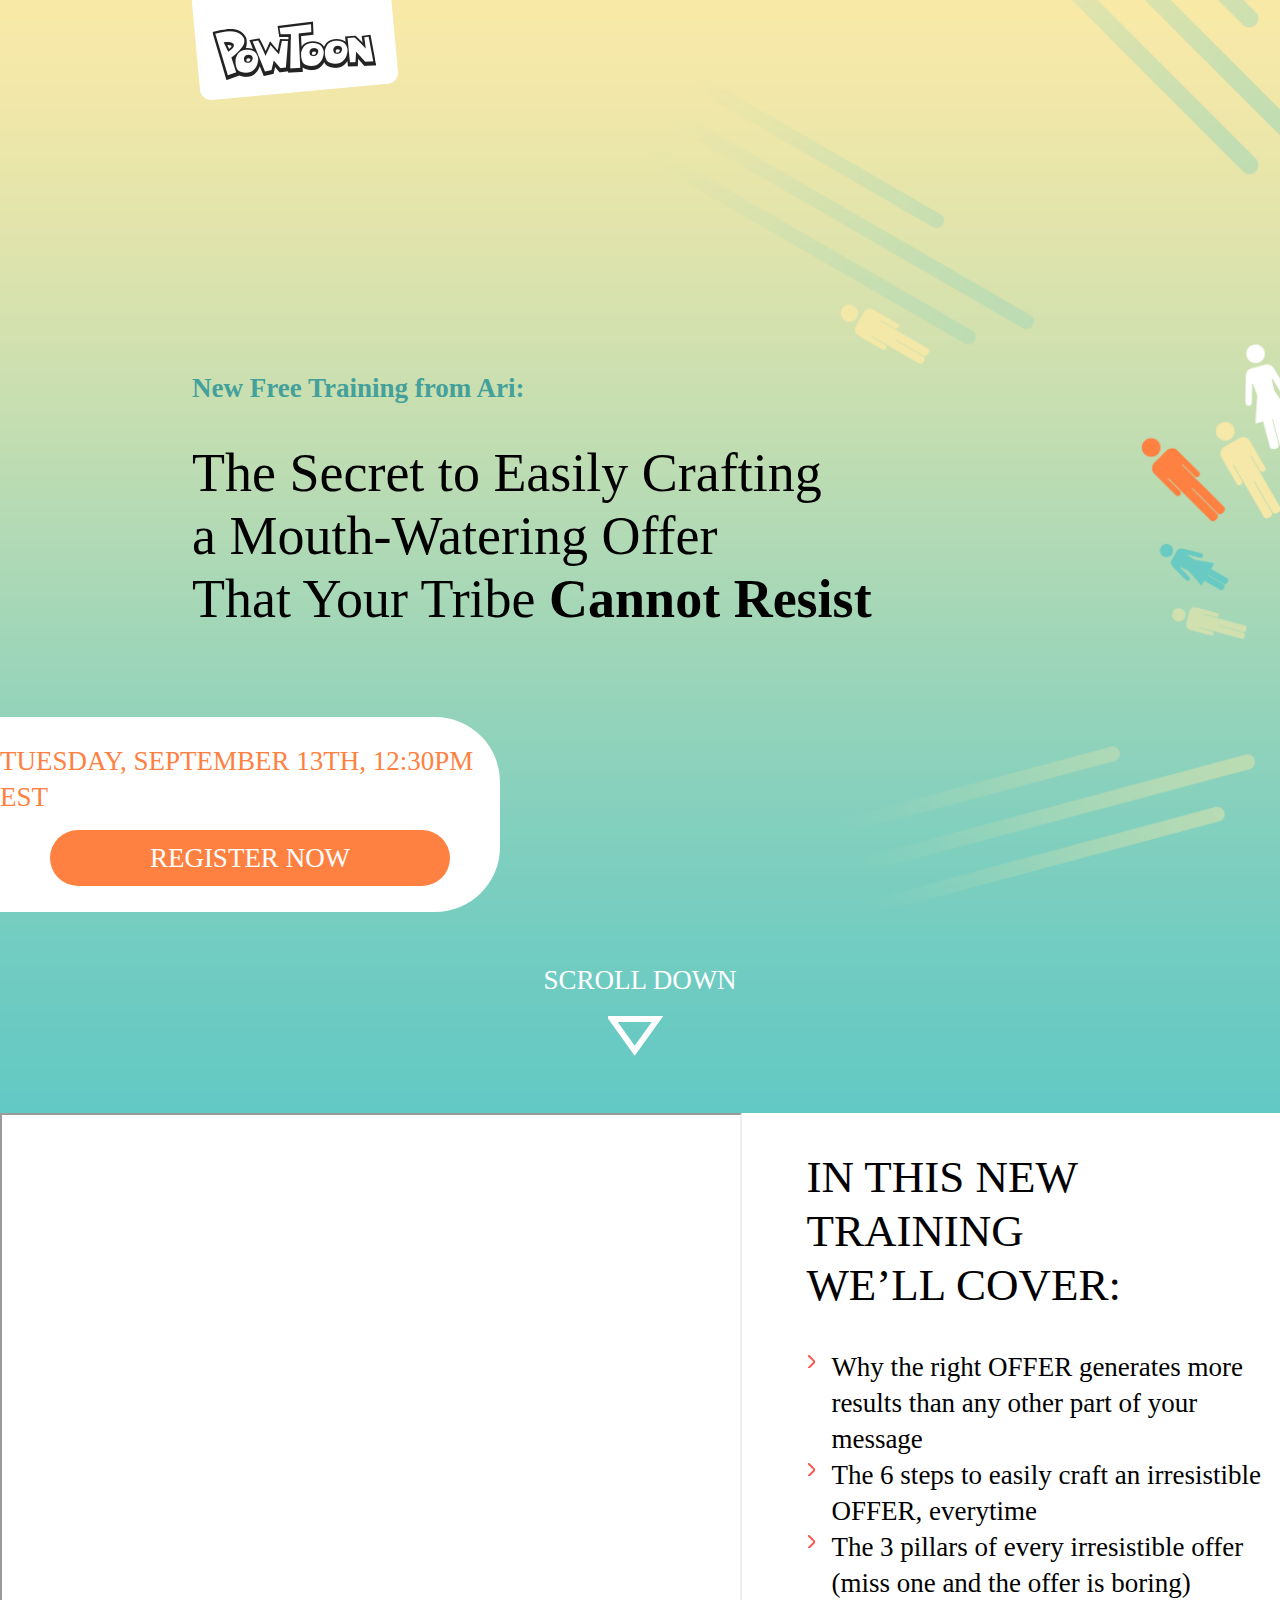
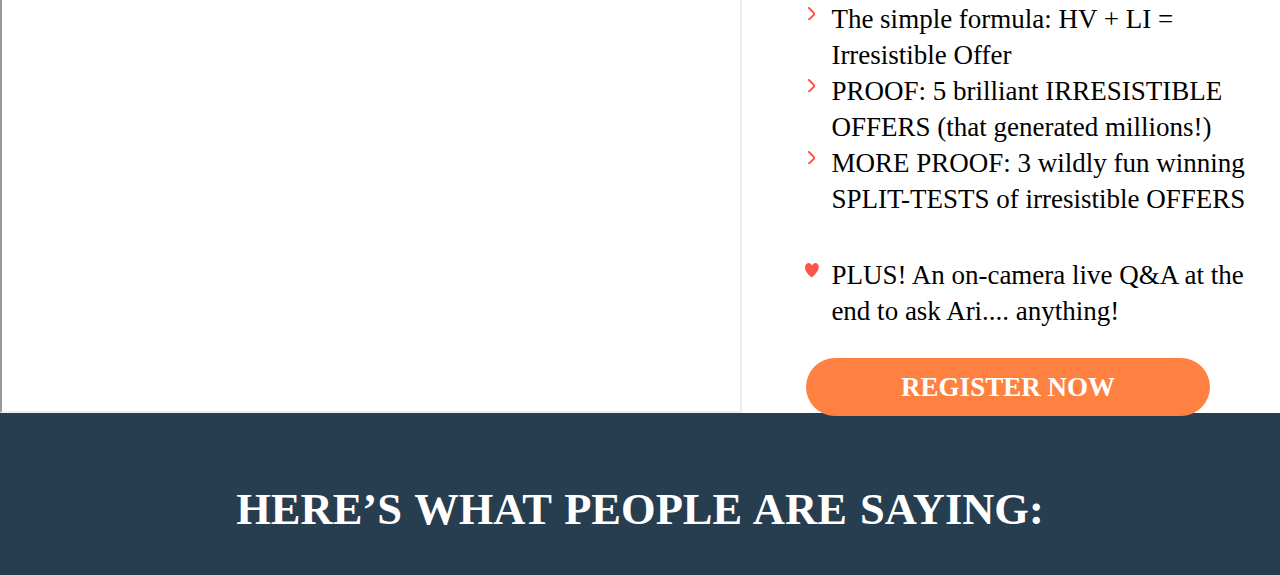
==== index.html @ 791e929f "test" ====
<!DOCTYPE html>
<html lang="en">
<head>
  <meta charset="UTF-8">
  <meta name="viewport" content="width=device-width, initial-scale=1.0">
  <meta http-equiv="X-UA-Compatible" content="ie=edge">
  <link rel="stylesheet" href="css/normalize.css">
  <link rel="stylesheet" href="css/scaffolding.css">
  <link rel="stylesheet" href="css/style.css">
  <title>Powtoon</title>
</head>
<body>
  <header class="page-header">
    <div class="header-nav">
      <img src="img/logo.png" alt="Logo" class="header-img">
      <span class="title">New Free Training from Ari:</span>
      <h1>The Secret to Easily Crafting <br> a Mouth-Watering Offer <br> That Your Tribe <span>Cannot Resist</span></h1>
    </div>
    <div class="header-register">
      <span>Tuesday, September 13th, 12:30pm EST</span>
      <a class="register-btn" >Register Now</a>
    </div>
        <a class="scroll-down">
          <div>Scroll down</div>
          <img src="img/scroll.svg" alt="scroll">
        </a>
  </header>
  <main class="page-main">
    <div class="main-video">
      <iframe width="100%" height="100%" src="https://www.youtube.com/embed/tgbNymZ7vqY?controls=0">
      </iframe>
    </div>
    <div class="main-training">
      <h2>In this new training <br>
          we’ll cover:</h2>
      <ul>
        <li class="training-items">Why the right OFFER generates more results than any other part of your message</li>
        <li class="training-items">The 6 steps to easily craft an irresistible OFFER, everytime</li>
        <li class="training-items">The 3 pillars of every irresistible offer (miss one and the offer is boring)</li>
        <li class="training-items">The simple formula: HV + LI = Irresistible Offer          </li>
        <li class="training-items">PROOF: 5 brilliant IRRESISTIBLE OFFERS (that generated millions!)</li>
        <li class="training-items">MORE PROOF: 3 wildly fun winning SPLIT-TESTS of irresistible OFFERS</li>
        <li class="training-items-heard">PLUS! An on-camera live Q&A at the end to ask Ari.... anything!</li>
        <li>
          <a class="register-btn training-btn" >Register Now</a>
        </li>
      </ul>
    </div>
  </main>
  <footer class="main-footer">
    <h2>Here’s what people are saying:</h2>
  </footer>
</body>
</html>
---- css/scaffolding.css ----
html,
body {
       -webkit-box-sizing: border-box;
      box-sizing: border-box;
    margin: 0;
    padding: 0;
}
*,
*:before,
*:after {
    -webkit-box-sizing: inherit;
            box-sizing: inherit;
}
body {
  min-width: 320px;
  max-width: 1920px;
  margin: 0 auto;
  padding: 0;
  font-size: 3vh;
  line-height: 4vh;
  font-family: MullerRegular;
  color: #000000;
  font-style: normal;
  font-weight: 500;
  background-color: #fff;
}

img {
  max-width: 100%;
  height: auto;
}

a { 
  text-decoration: none; 
  color: #000000;
}

.visually-hidden:not(:focus):not(:active),
input[type='checkbox'].visually-hidden,
input[type='radio'].visually-hidden {
    position: absolute;

    overflow: hidden;
    clip: rect(0 0 0 0);

    width: 1px;
    height: 1px;
    margin: -1px;
    padding: 0;

    white-space: nowrap;

    border: 0;

    clip-path: inset(100%);
}
---- css/style.css ----
.page-header {
  margin: 0 auto;
  width: 100%;
  height: 100%;
  background-image: url(../img/bg-header.png);
  background-repeat: no-repeat;
  background-size: cover;
}
.header-nav {
  width: 100%;
  display: flex;
  flex-direction: column;
  padding-left: 15%;
  padding-right: 15%;
}

.header-nav h1 {
  line-height: 7vh;
  font-weight: normal;
}

.header-nav .title {
  color: #44a09b;
  font-weight: bold;
}
.header-nav h1 span {
  font-weight: bold;
}

.header-nav .header-img {
  width: 206px;
  height: 125px;
  margin-top: -25px;
  margin-bottom: 10em;
}

.header-register {
  display: flex;
  flex-direction: column;
  width: 500px;
  border-radius: 0 65px 65px 0;
  background-color: #fff;
  align-items: center;
  padding: 2% 0;
  margin-top: 50px;
  text-transform: uppercase;
}
.header-register span {
  color: #ff8141;
}
.register-btn {
  color: #fff;
  background-color: #ff8141;
  padding: 2% 20%;
  border-radius: 33px;
  margin-top: 15px;
}

.register-btn:hover {
  transition: all 0.5s ease 0s;
 color: #000;
 background-color: yellow;
}
.register-btn:active,
.register-btn:focus {
  transition: all 0.5s ease 0s;
  color: greenyellow;
  background-color: rgba(68, 160, 155, 4);;
}

.scroll-down {
  display: flex;
  flex-direction: column;
  padding-top: 50px;
  padding-bottom: 50px;
  align-items: center;
  color: #fff;
  text-transform: uppercase;
}
.scroll-down:hover {
  transition: all 0.5s ease 0s;
 color: #000;
}
.scroll-down div {
  margin-bottom: 2vh;
}

/* Main */

.page-main {
  display: flex;
  width: 100%;
}

.main-video {
  width: 58%;
  max-height: 900px;
}
.main-training {
  width: 42%;
  max-height: 900px;
  padding-left: 5%;
  padding-bottom: 30px;
}
.main-training ul {
  width: 100%;
  list-style: none;
  padding: 0;
  margin: 0;
  padding-bottom: 75px;
}
.main-training h2 {
  font-weight: normal;
  font-size: 5vh;
  line-height: 6vh;
  text-transform: uppercase;
}
.training-items {
  position: relative;
  padding-left: 25px;
}
.training-items::before {
  content: "";
  position: absolute;
  width: 10px;
  height: 16px;
  background-image: url(../img/galka.svg);
  background-repeat: no-repeat;
  top: 3px;
  left: -1px;
}
.training-items-heard {
  position: relative;
  padding-left: 25px;
  margin-top: 40px;
  margin-bottom: 40px;
}
.training-items-heard::before {
  content: "";
  position: absolute;
  width: 18px;
  height: 20px;
  background-image: url(../img/heard.svg);
  background-repeat: no-repeat;
  top: 6px;
  left: -1px;
}
.training-btn {
  padding: 3% 20%;
  text-transform: uppercase;
  font-weight: bold;
}
.main-footer {
  margin: 0 auto;
  background-color: #273d50;
}
.main-footer  h2 {
  color: #FFF;
  text-align: center;
  margin: 0;
  text-transform: uppercase;
  padding-top: 75px;
  padding-bottom: 45px;
  font-size: 44.5px;
  line-height: 42.2px;
  word-spacing: 2px;
}
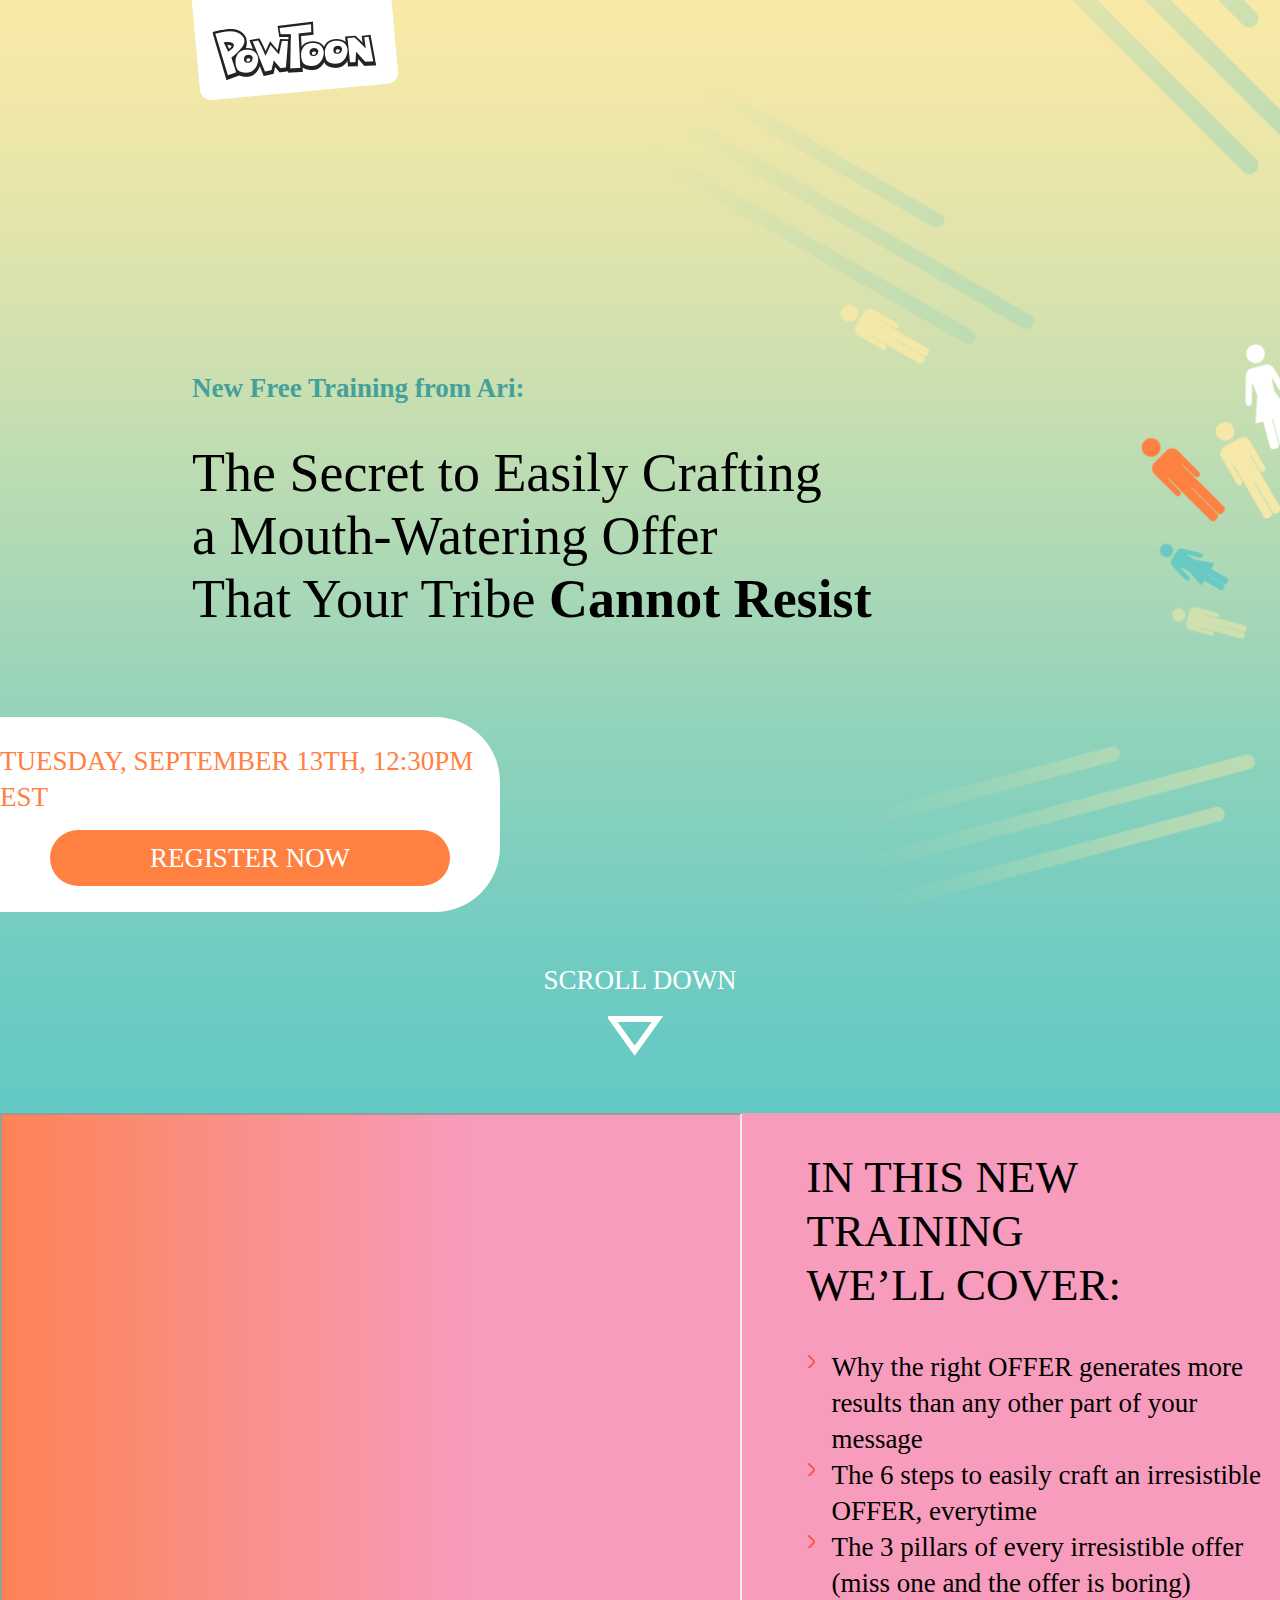
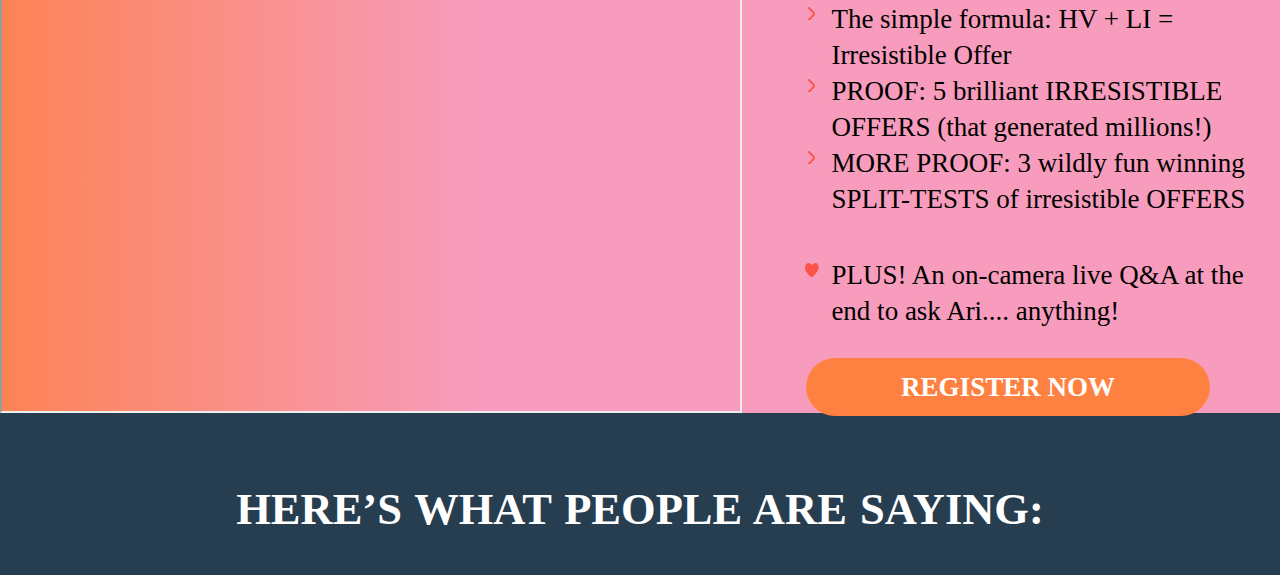
==== commit 193ee82f: "+ register site" ====
--- a/index.html
+++ b/index.html
@@ -18,7 +18,7 @@
     </div>
     <div class="header-register">
       <span>Tuesday, September 13th, 12:30pm EST</span>
-      <a class="register-btn" >Register Now</a>
+      <a href="register.html" target="_blank" class="register-btn" >Register Now</a>
     </div>
         <a class="scroll-down">
           <div>Scroll down</div>
@@ -42,7 +42,7 @@
         <li class="training-items">MORE PROOF: 3 wildly fun winning SPLIT-TESTS of irresistible OFFERS</li>
         <li class="training-items-heard">PLUS! An on-camera live Q&A at the end to ask Ari.... anything!</li>
         <li>
-          <a class="register-btn training-btn" >Register Now</a>
+          <a href="register.html" target="_blank" class="register-btn training-btn" >Register Now</a>
         </li>
       </ul>
     </div>
--- a/css/scaffolding.css
+++ b/css/scaffolding.css
@@ -22,7 +22,7 @@
   color: #000000;
   font-style: normal;
   font-weight: 500;
-  background-color: #fff;
+  background: linear-gradient(90deg, #fd8355 0%, #f79cbd 37%, #f79cbd 100%);
 }
 
 img {
--- a/css/style.css
+++ b/css/style.css
@@ -164,4 +164,24 @@
   font-size: 44.5px;
   line-height: 42.2px;
   word-spacing: 2px;
+}
+
+@media only screen and (max-width : 520px) {
+  .header-nav .header-img {
+    margin-bottom: 3em;
+  }
+  .header-register {
+    width: 320px;
+    padding: 4% 0;
+  }
+  .page-main {
+    flex-direction: column;
+  }
+  .main-video {
+    width: 100%;
+    height: 350px;
+  }
+  .main-training {
+    width: 100%;
+  }
 }